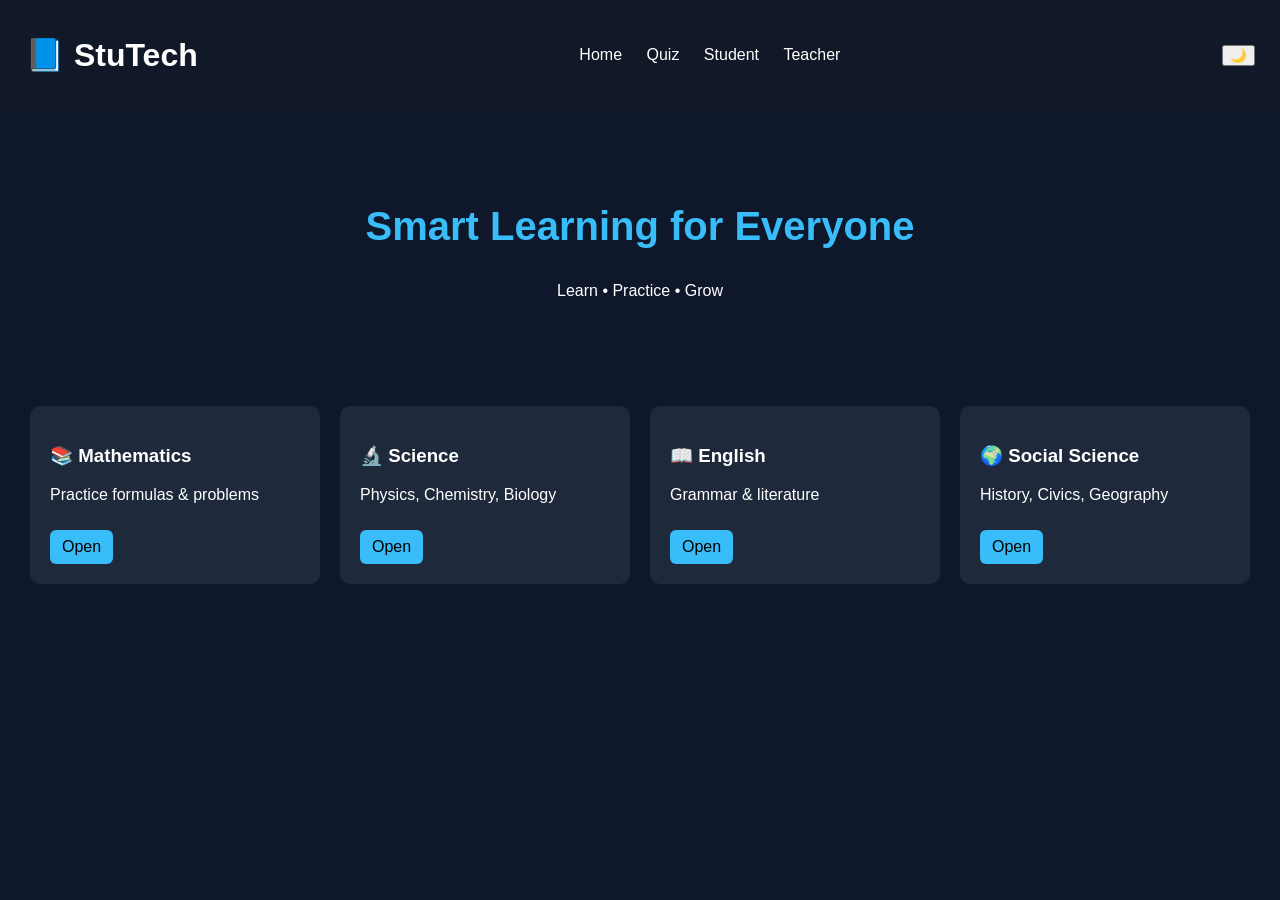
==== index.html @ 64bf4b9a "Add files via upload" ====
<!DOCTYPE html>
<html lang="en">
<head>
<meta charset="UTF-8">
<meta name="viewport" content="width=device-width, initial-scale=1.0">
<title>StuTech - Smart Learning Platform</title>
<link rel="stylesheet" href="style.css">
</head>

<body>

<header>
<h1>📘 StuTech</h1>

<nav>
<a href="index.html">Home</a>
<a href="quiz.html">Quiz</a>
<a href="student.html">Student</a>
<a href="teacher.html">Teacher</a>
</nav>

<button onclick="toggleTheme()">🌙</button>
</header>

<section class="hero">
<h2>Smart Learning for Everyone</h2>
<p>Learn • Practice • Grow</p>
</section>

<section class="cards">

<div class="card">
<h3>📚 Mathematics</h3>
<p>Practice formulas & problems</p>
<a href="maths.html">Open</a>
</div>

<div class="card">
<h3>🔬 Science</h3>
<p>Physics, Chemistry, Biology</p>
<a href="science.html">Open</a>
</div>

<div class="card">
<h3>📖 English</h3>
<p>Grammar & literature</p>
<a href="english.html">Open</a>
</div>

<div class="card">
<h3>🌍 Social Science</h3>
<p>History, Civics, Geography</p>
<a href="sst.html">Open</a>
</div>

</section>

<script src="script.js"></script>
</body>
</html>
---- style.css ----
body{
margin:0;
font-family:Arial;
background:#0f172a;
color:white;
transition:0.3s;
}

header{
display:flex;
justify-content:space-between;
align-items:center;
padding:15px 25px;
background:#111827;
position:sticky;
top:0;
}

nav a{
color:white;
margin:0 10px;
text-decoration:none;
}

.hero{
text-align:center;
padding:60px 20px;
}

.hero h2{
font-size:2.5rem;
color:#38bdf8;
}

.cards{
display:grid;
grid-template-columns:repeat(auto-fit,minmax(200px,1fr));
gap:20px;
padding:30px;
}

.card{
background:#1e293b;
padding:20px;
border-radius:10px;
transition:0.3s;
}

.card:hover{
transform:scale(1.05);
}

.card a{
display:inline-block;
margin-top:10px;
background:#38bdf8;
color:black;
padding:8px 12px;
text-decoration:none;
border-radius:6px;
}

/* LIGHT MODE */
.light{
background:white;
color:black;
}

.light header{
background:#e5e7eb;
}

.light .card{
background:#f3f4f6;
}
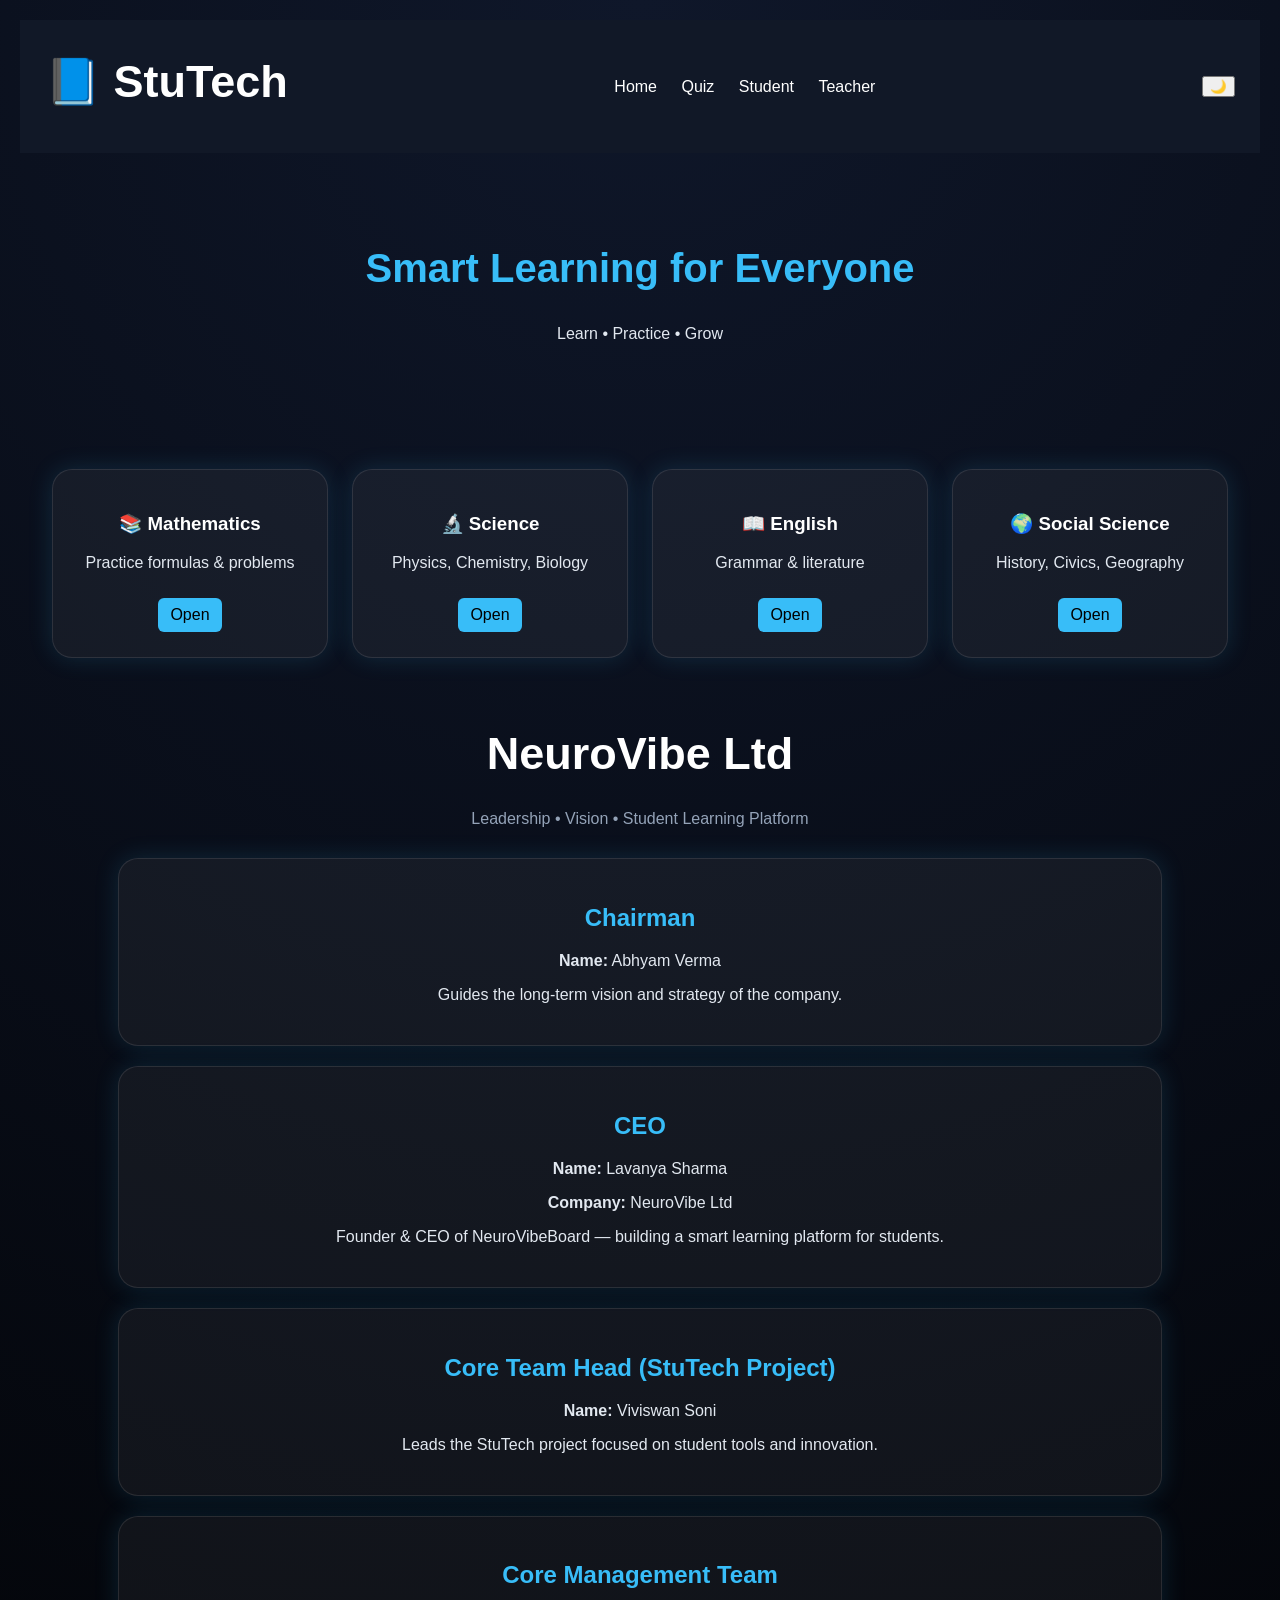
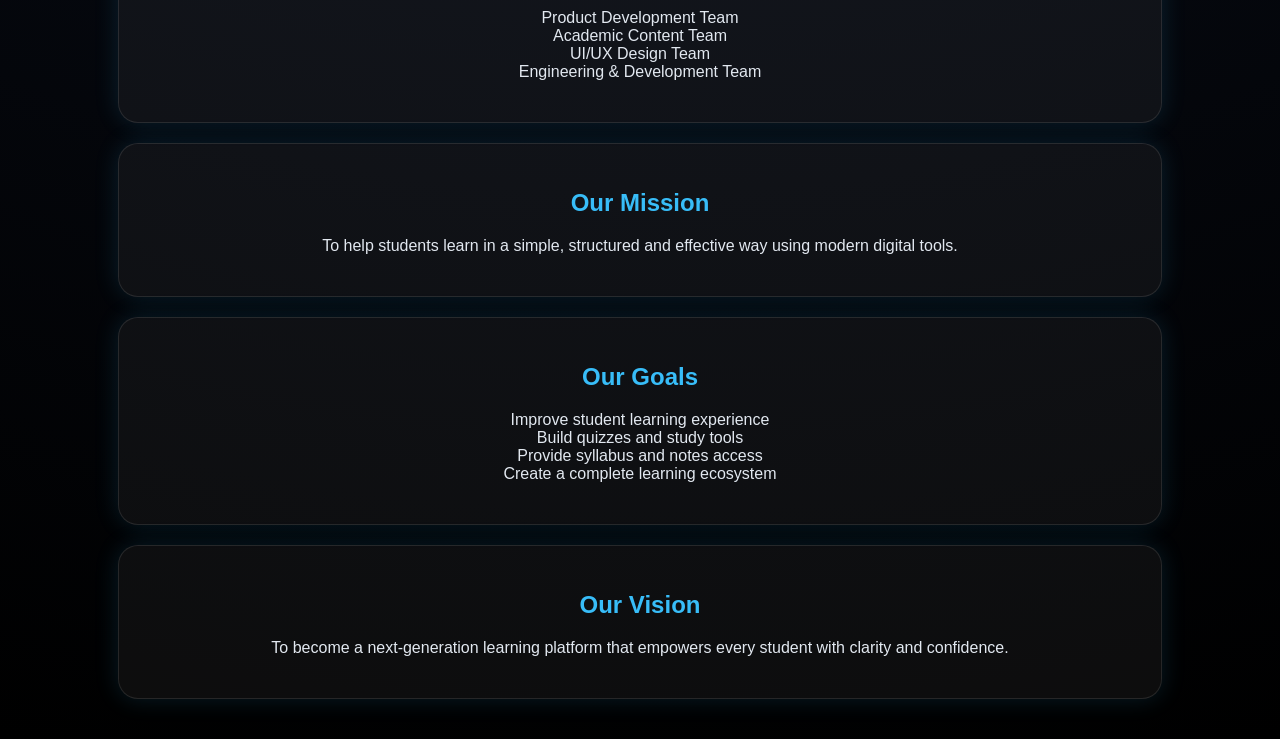
==== commit 6cac3de3: "Refactor index.html for NeuroVibe Ltd management Updated the HTML structure and added styling for Ne" ====
--- a/index.html
+++ b/index.html
@@ -57,4 +57,131 @@
 
 <script src="script.js"></script>
 </body>
-</html>+</html>
+<!DOCTYPE html>
+<html lang="en">
+<head>
+<meta charset="UTF-8">
+<meta name="viewport" content="width=device-width, initial-scale=1.0">
+<title>NeuroVibe Ltd | Management</title>
+
+<style>
+body {
+  margin: 0;
+  font-family: Arial;
+  background: radial-gradient(circle at top, #0f172a, #000);
+  color: white;
+  text-align: center;
+  padding: 20px;
+}
+
+h1 {
+  font-size: 45px;
+  margin-top: 20px;
+}
+
+.sub {
+  color: #94a3b8;
+  margin-bottom: 30px;
+}
+
+.card {
+  background: rgba(255,255,255,0.05);
+  border: 1px solid rgba(255,255,255,0.1);
+  border-radius: 20px;
+  padding: 25px;
+  margin: 20px auto;
+  width: 80%;
+  box-shadow: 0 0 25px rgba(56,189,248,0.15);
+  transition: 0.3s;
+}
+
+.card:hover {
+  transform: scale(1.02);
+  box-shadow: 0 0 50px rgba(56,189,248,0.3);
+}
+
+h2 {
+  color: #38bdf8;
+}
+
+p, li {
+  color: #e2e8f0;
+  font-size: 16px;
+}
+
+ul {
+  list-style: none;
+  padding: 0;
+}
+</style>
+
+</head>
+
+<body>
+
+<h1>NeuroVibe Ltd</h1>
+<p class="sub">Leadership • Vision • Student Learning Platform</p>
+
+<!-- CHAIRMAN -->
+<div class="card">
+  <h2>Chairman</h2>
+  <p><b>Name:</b> Abhyam Verma</p>
+  <p>Guides the long-term vision and strategy of the company.</p>
+</div>
+
+<!-- CEO -->
+<div class="card">
+  <h2>CEO</h2>
+  <p><b>Name:</b> Lavanya Sharma</p>
+  <p><b>Company:</b> NeuroVibe Ltd</p>
+  <p>Founder & CEO of NeuroVibeBoard — building a smart learning platform for students.</p>
+</div>
+
+<!-- CORE TEAM HEAD -->
+<div class="card">
+  <h2>Core Team Head (StuTech Project)</h2>
+  <p><b>Name:</b> Viviswan Soni</p>
+  <p>Leads the StuTech project focused on student tools and innovation.</p>
+</div>
+
+<!-- CORE MANAGEMENT -->
+<div class="card">
+  <h2>Core Management Team</h2>
+  <ul>
+    <li>Product Development Team</li>
+    <li>Academic Content Team</li>
+    <li>UI/UX Design Team</li>
+    <li>Engineering & Development Team</li>
+  </ul>
+</div>
+
+<!-- MISSION -->
+<div class="card">
+  <h2>Our Mission</h2>
+  <p>
+    To help students learn in a simple, structured and effective way using modern digital tools.
+  </p>
+</div>
+
+<!-- GOALS -->
+<div class="card">
+  <h2>Our Goals</h2>
+  <ul>
+    <li>Improve student learning experience</li>
+    <li>Build quizzes and study tools</li>
+    <li>Provide syllabus and notes access</li>
+    <li>Create a complete learning ecosystem</li>
+  </ul>
+</div>
+
+<!-- VISION -->
+<div class="card">
+  <h2>Our Vision</h2>
+  <p>
+    To become a next-generation learning platform that empowers every student with clarity and confidence.
+  </p>
+</div>
+
+</body>
+</html>
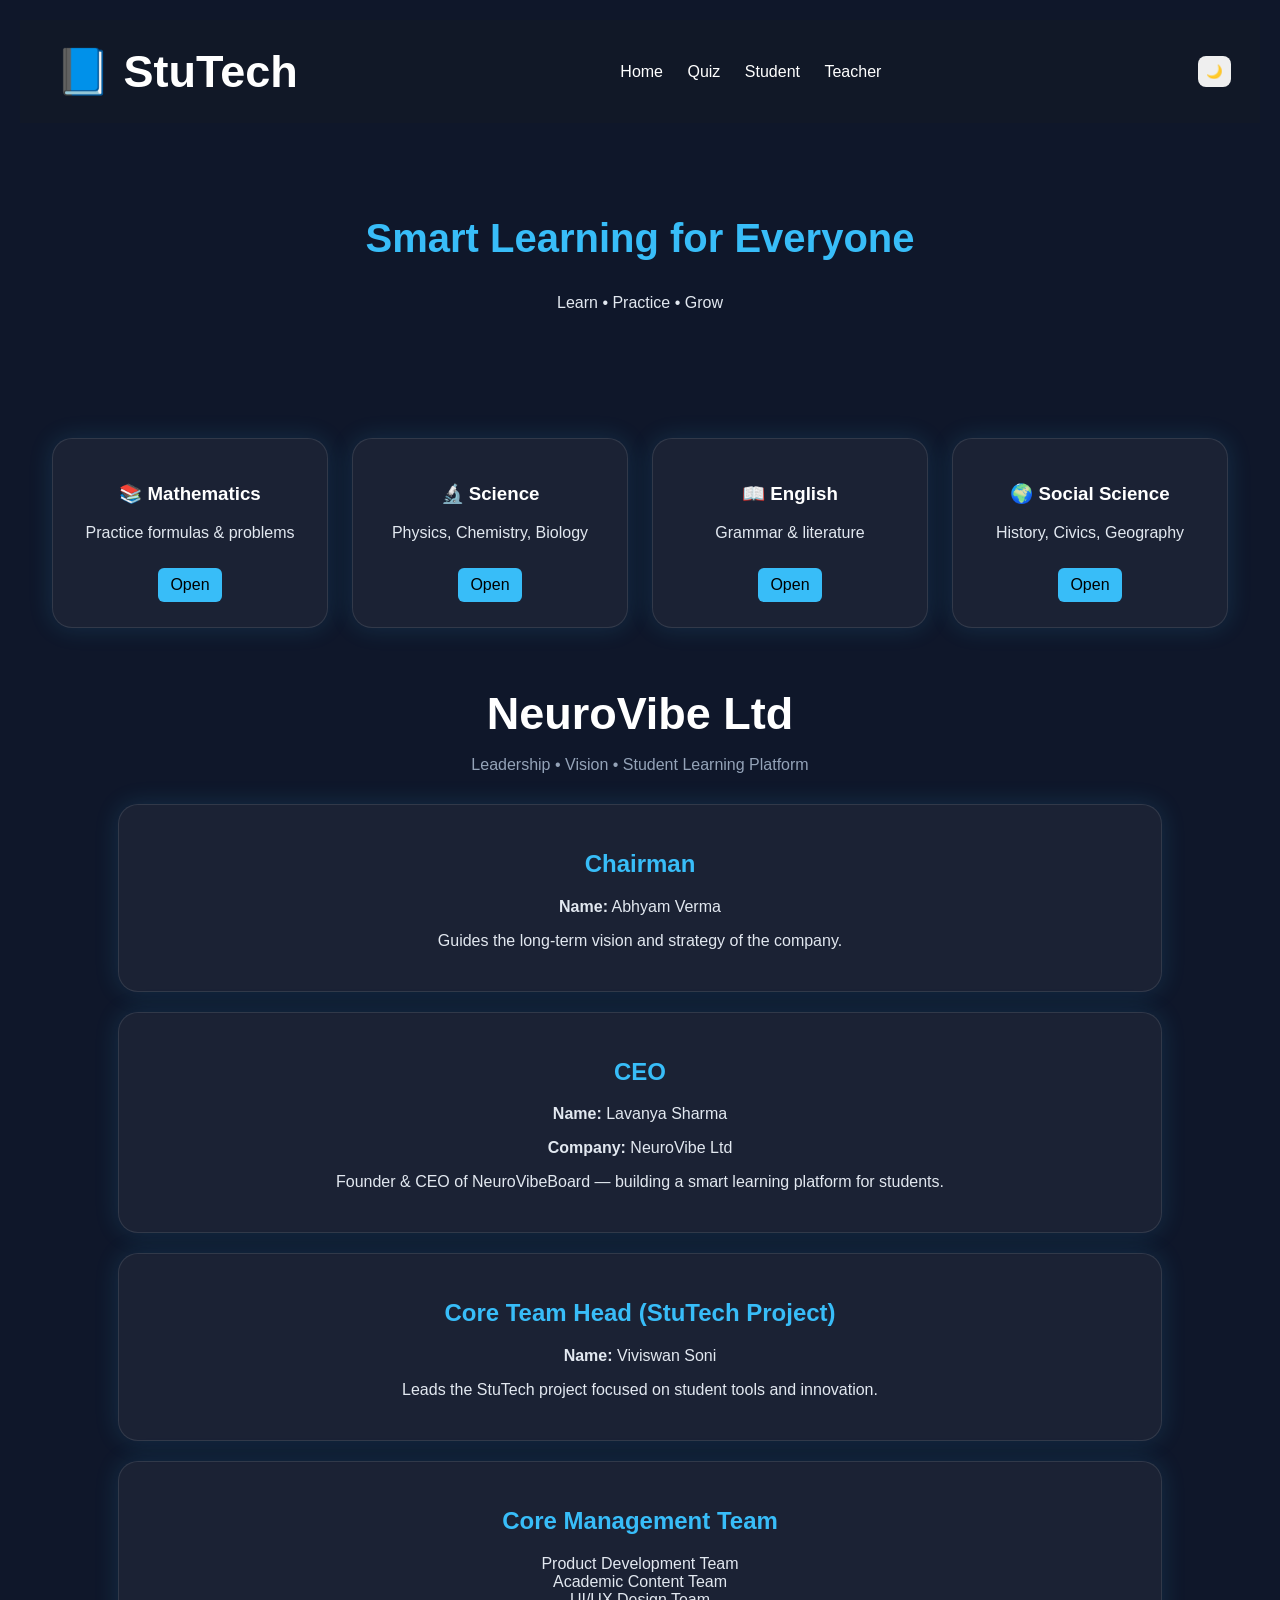
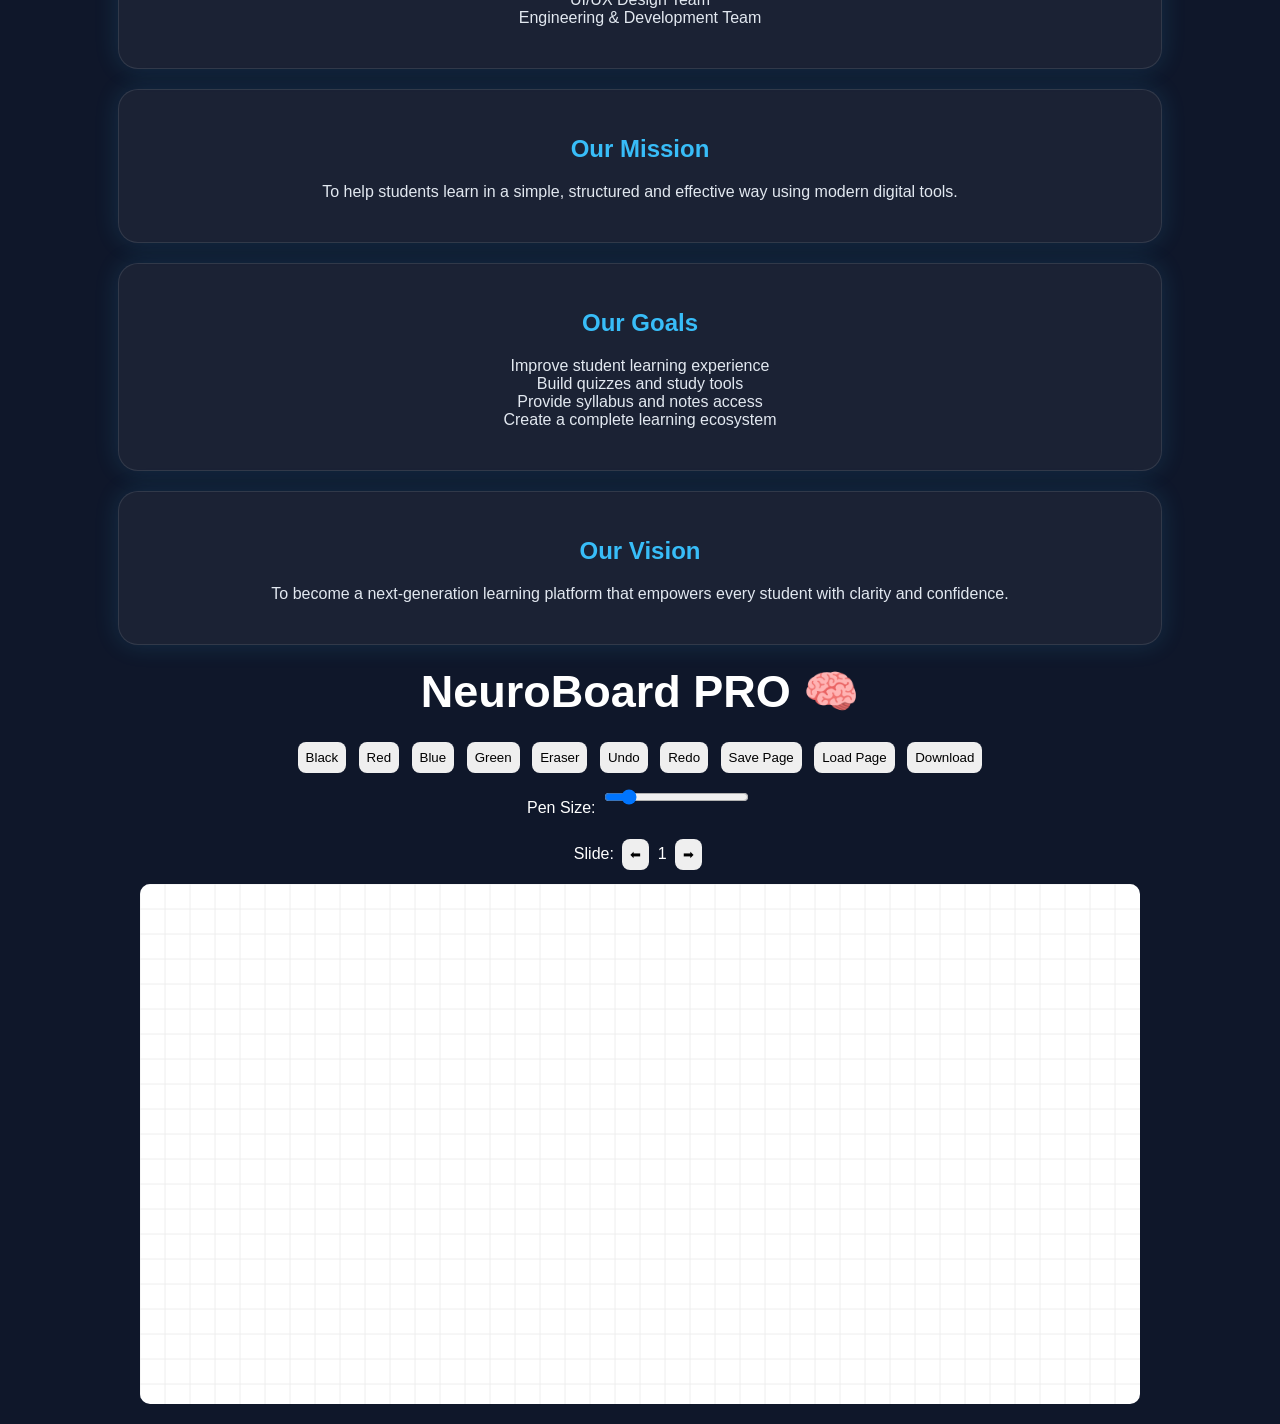
==== commit c13f38b9: "Refactor index.html for NeuroBoard and StuTech" ====
--- a/index.html
+++ b/index.html
@@ -185,3 +185,232 @@
 
 </body>
 </html>
+<!DOCTYPE html>
+<html>
+<head>
+<title>NeuroBoard Pro+</title>
+
+<style>
+body {
+  margin: 0;
+  font-family: Arial;
+  background: #0f172a;
+  color: white;
+  text-align: center;
+}
+
+h1 { margin: 10px; }
+
+.controls {
+  padding: 10px;
+}
+
+canvas {
+  background: white;
+  display: block;
+  margin: auto;
+  border-radius: 10px;
+  touch-action: none;
+}
+
+button, input {
+  margin: 4px;
+  padding: 8px;
+  border-radius: 8px;
+  border: none;
+}
+</style>
+</head>
+
+<body>
+
+<h1>NeuroBoard PRO 🧠</h1>
+
+<div class="controls">
+
+  <button onclick="setColor('black')">Black</button>
+  <button onclick="setColor('red')">Red</button>
+  <button onclick="setColor('blue')">Blue</button>
+  <button onclick="setColor('green')">Green</button>
+
+  <button onclick="setEraser()">Eraser</button>
+
+  <button onclick="undo()">Undo</button>
+  <button onclick="redo()">Redo</button>
+
+  <button onclick="savePage()">Save Page</button>
+  <button onclick="loadPage()">Load Page</button>
+
+  <button onclick="download()">Download</button>
+
+  <br>
+
+  Pen Size:
+  <input type="range" min="1" max="25" value="3" onchange="setSize(this.value)">
+
+  <br><br>
+
+  Slide:
+  <button onclick="prevPage()">⬅</button>
+  <span id="pageNum">1</span>
+  <button onclick="nextPage()">➡</button>
+
+</div>
+
+<canvas id="board" width="1000" height="520"></canvas>
+
+<script>
+let canvas = document.getElementById("board");
+let ctx = canvas.getContext("2d");
+
+let drawing = false;
+let color = "black";
+let size = 3;
+
+let strokes = [];
+let redoStack = [];
+
+let pages = {}; // multi-page storage
+let currentPage = 1;
+
+function getPageData() {
+  return pages[currentPage] || [];
+}
+
+function setPageData(data) {
+  pages[currentPage] = data;
+}
+
+function drawGrid() {
+  ctx.clearRect(0,0,canvas.width,canvas.height);
+  ctx.strokeStyle = "#eee";
+
+  for(let x=0;x<canvas.width;x+=25){
+    ctx.beginPath();
+    ctx.moveTo(x,0);
+    ctx.lineTo(x,canvas.height);
+    ctx.stroke();
+  }
+
+  for(let y=0;y<canvas.height;y+=25){
+    ctx.beginPath();
+    ctx.moveTo(0,y);
+    ctx.lineTo(canvas.width,y);
+    ctx.stroke();
+  }
+}
+
+function redraw() {
+  drawGrid();
+
+  let data = getPageData();
+
+  for(let s of data){
+    ctx.strokeStyle = s.color;
+    ctx.lineWidth = s.size;
+
+    ctx.beginPath();
+    s.points.forEach((p,i)=>{
+      if(i===0) ctx.moveTo(p.x,p.y);
+      else ctx.lineTo(p.x,p.y);
+    });
+    ctx.stroke();
+  }
+}
+
+canvas.addEventListener("pointerdown",(e)=>{
+  drawing = true;
+  redoStack = [];
+
+  let stroke = {color,size,points:[]};
+  getPageData().push(stroke);
+
+  draw(e);
+});
+
+canvas.addEventListener("pointerup",()=>drawing=false);
+canvas.addEventListener("pointermove",draw);
+
+function draw(e){
+  if(!drawing) return;
+
+  let rect = canvas.getBoundingClientRect();
+  let x = e.clientX - rect.left;
+  let y = e.clientY - rect.top;
+
+  let page = getPageData();
+  let stroke = page[page.length-1];
+
+  stroke.points.push({x,y});
+  redraw();
+}
+
+/* TOOLS */
+function setColor(c){ color=c; }
+function setSize(s){ size=s; }
+
+function setEraser(){
+  color="white";
+  size=20;
+}
+
+function undo(){
+  let page = getPageData();
+  if(page.length>0){
+    redoStack.push(page.pop());
+    redraw();
+  }
+}
+
+function redo(){
+  let page = getPageData();
+  if(redoStack.length>0){
+    page.push(redoStack.pop());
+    redraw();
+  }
+}
+
+/* SAVE / LOAD */
+function savePage(){
+  localStorage.setItem("neuroboard_"+currentPage,
+    JSON.stringify(getPageData()));
+  alert("Page saved!");
+}
+
+function loadPage(){
+  let data = localStorage.getItem("neuroboard_"+currentPage);
+  if(data){
+    pages[currentPage]=JSON.parse(data);
+    redraw();
+  }
+}
+
+/* MULTI PAGE */
+function nextPage(){
+  currentPage++;
+  document.getElementById("pageNum").innerText=currentPage;
+  redraw();
+}
+
+function prevPage(){
+  if(currentPage>1){
+    currentPage--;
+    document.getElementById("pageNum").innerText=currentPage;
+    redraw();
+  }
+}
+
+/* DOWNLOAD */
+function download(){
+  let a=document.createElement("a");
+  a.download="neuroboard.png";
+  a.href=canvas.toDataURL();
+  a.click();
+}
+
+/* INIT */
+redraw();
+</script>
+
+</body>
+</html>
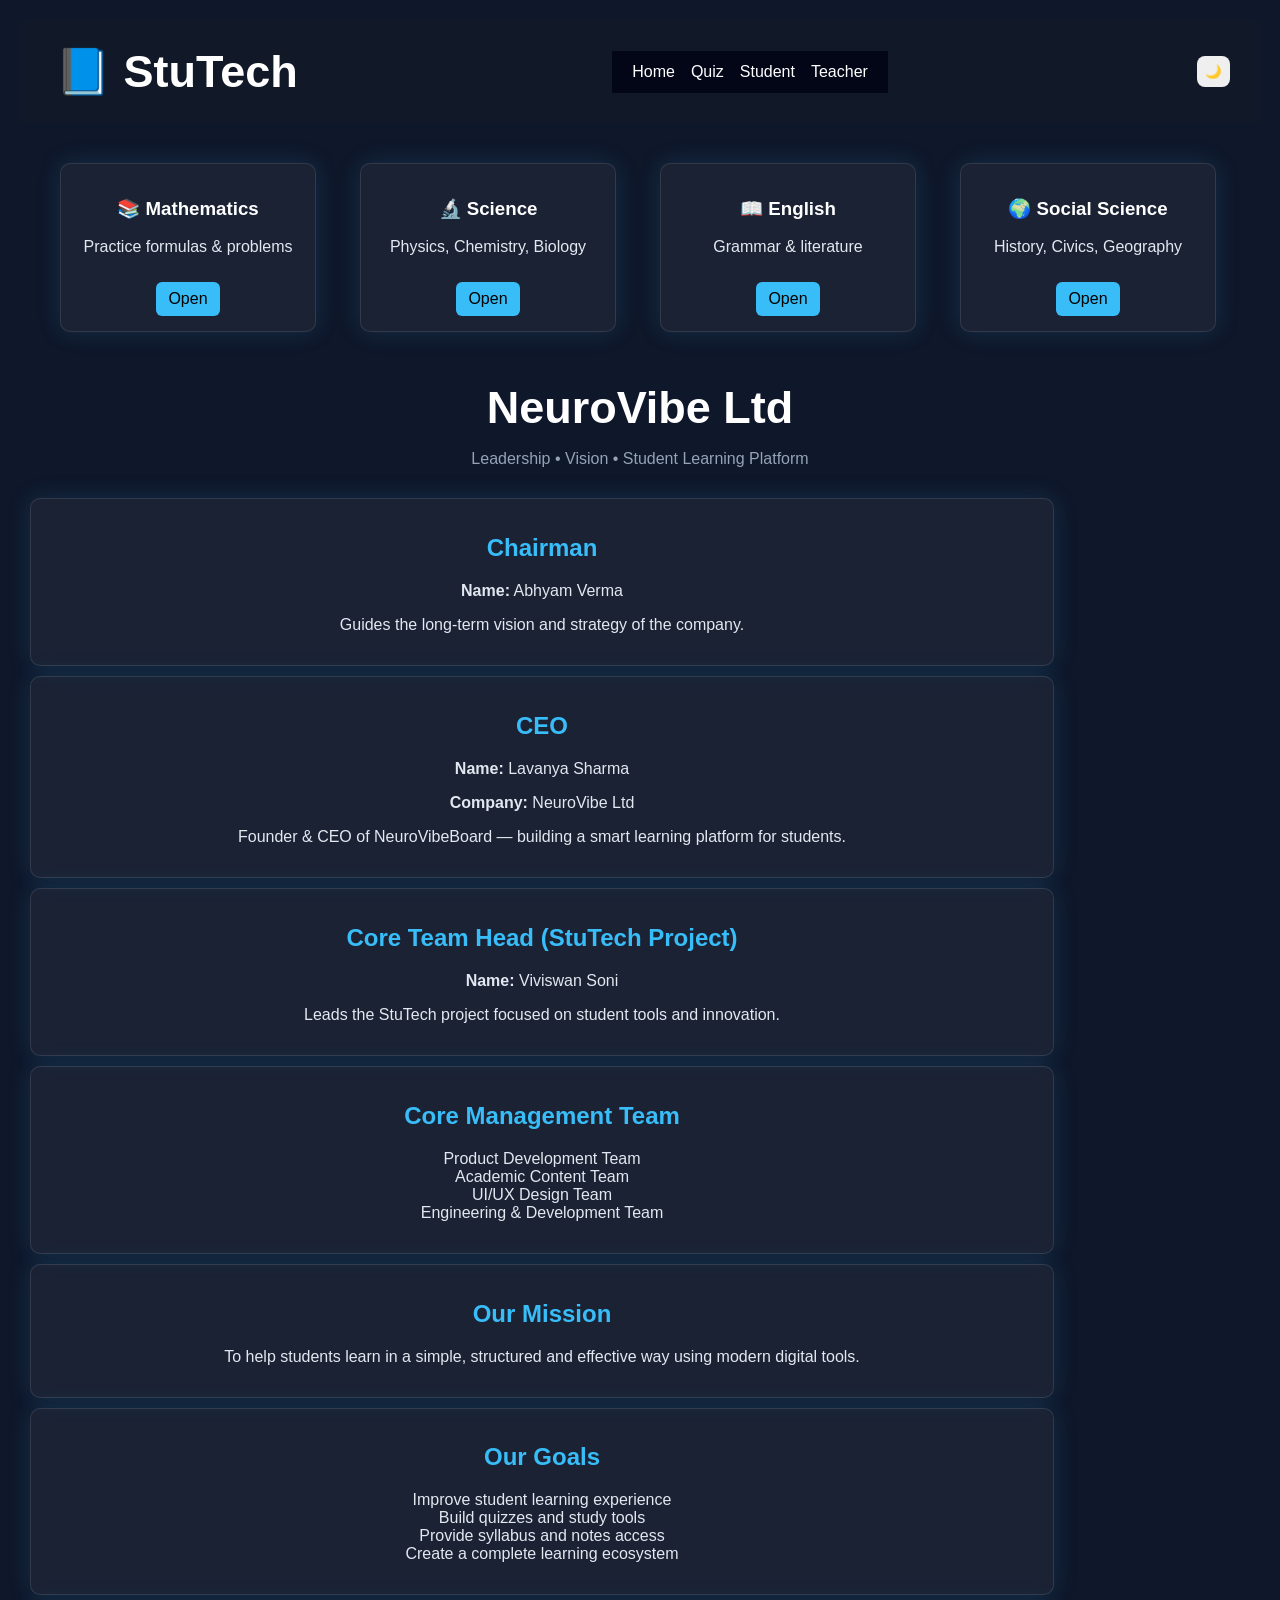
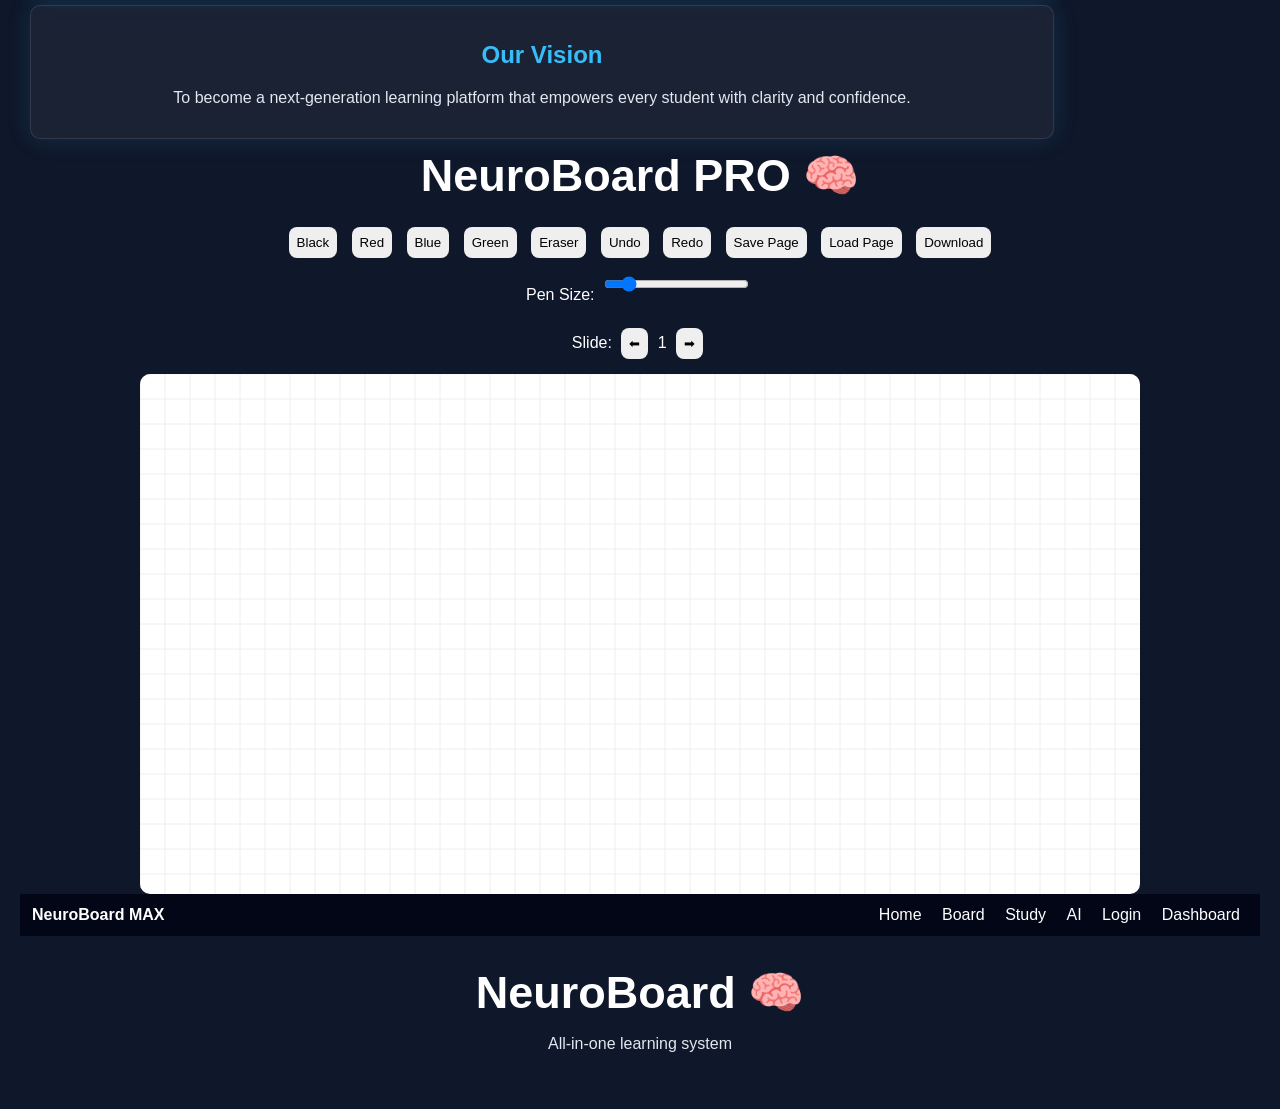
==== commit 53a718fd: "Refactor index.html for improved structure and content" ====
--- a/index.html
+++ b/index.html
@@ -414,3 +414,263 @@
 
 </body>
 </html>
+<!DOCTYPE html>
+<html>
+<head>
+<title>NeuroBoard MAX</title>
+
+<style>
+body{
+  margin:0;
+  font-family:Arial;
+  background:#0f172a;
+  color:white;
+}
+
+nav{
+  display:flex;
+  justify-content:space-between;
+  padding:12px;
+  background:#020617;
+  position:sticky;
+  top:0;
+}
+
+nav a{
+  color:white;
+  margin:0 8px;
+  cursor:pointer;
+}
+
+section{
+  display:none;
+  padding:20px;
+}
+
+.active{display:block;}
+
+.card{
+  background:rgba(255,255,255,0.05);
+  padding:15px;
+  margin:10px;
+  border-radius:10px;
+}
+
+/* whiteboard */
+canvas{
+  background:white;
+  display:block;
+  margin:auto;
+  border-radius:10px;
+  touch-action:none;
+}
+
+button,input{
+  margin:5px;
+  padding:8px;
+  border-radius:8px;
+  border:none;
+}
+</style>
+</head>
+
+<body>
+
+<nav>
+  <div><b>NeuroBoard MAX</b></div>
+  <div>
+    <a onclick="show('home')">Home</a>
+    <a onclick="show('board')">Board</a>
+    <a onclick="show('study')">Study</a>
+    <a onclick="show('bot')">AI</a>
+    <a onclick="show('login')">Login</a>
+    <a onclick="show('dash')">Dashboard</a>
+  </div>
+</nav>
+
+<!-- HOME -->
+<section id="home" class="active">
+  <h1>NeuroBoard 🧠</h1>
+  <p>All-in-one learning system</p>
+</section>
+
+<!-- STUDY -->
+<section id="study">
+
+<h2>Study Materials 📚</h2>
+
+<input onkeyup="search()" id="search" placeholder="Search notes...">
+
+<div id="list">
+  <div class="card"><a href="maths.pdf" target="_blank">Maths Notes</a></div>
+  <div class="card"><a href="science.pdf" target="_blank">Science Notes</a></div>
+  <div class="card"><a href="english.pdf" target="_blank">English Notes</a></div>
+</div>
+
+</section>
+
+<!-- WHITEBOARD -->
+<section id="board">
+
+<h2>Whiteboard 🧠</h2>
+
+<button onclick="setColor('black')">Black</button>
+<button onclick="setColor('red')">Red</button>
+<button onclick="setColor('blue')">Blue</button>
+<button onclick="setEraser()">Eraser</button>
+<button onclick="undo()">Undo</button>
+<button onclick="redo()">Redo</button>
+<button onclick="clearBoard()">Clear</button>
+<button onclick="saveBoard()">Download</button>
+
+<br>
+Size:
+<input type="range" min="1" max="20" value="3" onchange="size=this.value">
+
+<canvas id="c" width="900" height="450"></canvas>
+
+</section>
+
+<!-- AI BOT -->
+<section id="bot">
+
+<h2>Neuro AI 🤖</h2>
+
+<input id="msg" placeholder="Ask anything">
+<button onclick="ask()">Ask</button>
+
+<p id="reply"></p>
+
+</section>
+
+<!-- LOGIN -->
+<section id="login">
+
+<h2>Login 🔐</h2>
+
+<input id="user" placeholder="Username"><br>
+<input id="pass" type="password" placeholder="Password"><br>
+<button onclick="login()">Login</button>
+
+</section>
+
+<!-- DASHBOARD -->
+<section id="dash">
+<h2>Dashboard 📊</h2>
+<p id="welcome"></p>
+</section>
+
+<script>
+
+/* NAV */
+function show(id){
+  document.querySelectorAll("section").forEach(s=>s.classList.remove("active"));
+  document.getElementById(id).classList.add("active");
+}
+
+/* SEARCH */
+function search(){
+  let q=document.getElementById("search").value.toLowerCase();
+  document.querySelectorAll("#list .card").forEach(c=>{
+    c.style.display=c.innerText.toLowerCase().includes(q)?"block":"none";
+  });
+}
+
+/* LOGIN */
+function login(){
+  let u=document.getElementById("user").value;
+  if(!u)return alert("Enter username");
+  localStorage.setItem("user",u);
+  alert("Welcome "+u);
+}
+
+/* DASH */
+function updateDash(){
+  let u=localStorage.getItem("user");
+  document.getElementById("welcome").innerText="Welcome "+u;
+}
+updateDash();
+
+/* BOT */
+function ask(){
+  let q=document.getElementById("msg").value.toLowerCase();
+  let r="I am learning...";
+
+  if(q.includes("math")) r="Open Maths PDF 📘";
+  else if(q.includes("science")) r="Open Science PDF 🔬";
+  else if(q.includes("hello")) r="Hello 👋 Student";
+
+  document.getElementById("reply").innerText=r;
+}
+
+/* WHITEBOARD */
+let c=document.getElementById("c");
+let ctx=c.getContext("2d");
+
+let draw=false;
+let color="black";
+let size=3;
+
+let strokes=[];
+let redoStack=[];
+
+c.addEventListener("pointerdown",e=>{
+  draw=true;
+  strokes.push([]);
+});
+
+c.addEventListener("pointerup",()=>draw=false);
+
+c.addEventListener("pointermove",e=>{
+  if(!draw)return;
+
+  let r=c.getBoundingClientRect();
+  let x=e.clientX-r.left;
+  let y=e.clientY-r.top;
+
+  let stroke=strokes[strokes.length-1];
+  stroke.push({x,y,color,size});
+
+  redraw();
+});
+
+function redraw(){
+  ctx.clearRect(0,0,c.width,c.height);
+
+  strokes.forEach(s=>{
+    ctx.beginPath();
+    for(let i=0;i<s.length;i++){
+      ctx.strokeStyle=s[i].color;
+      ctx.lineWidth=s[i].size;
+      if(i==0) ctx.moveTo(s[i].x,s[i].y);
+      else ctx.lineTo(s[i].x,s[i].y);
+    }
+    ctx.stroke();
+  });
+}
+
+function setColor(c1){color=c1;}
+function setEraser(){color="white";}
+function clearBoard(){strokes=[];redraw();}
+
+function undo(){
+  redoStack.push(strokes.pop());
+  redraw();
+}
+
+function redo(){
+  if(redoStack.length>0)strokes.push(redoStack.pop());
+  redraw();
+}
+
+function saveBoard(){
+  let a=document.createElement("a");
+  a.download="neuroboard.png";
+  a.href=c.toDataURL();
+  a.click();
+}
+
+</script>
+
+</body>
+</html>
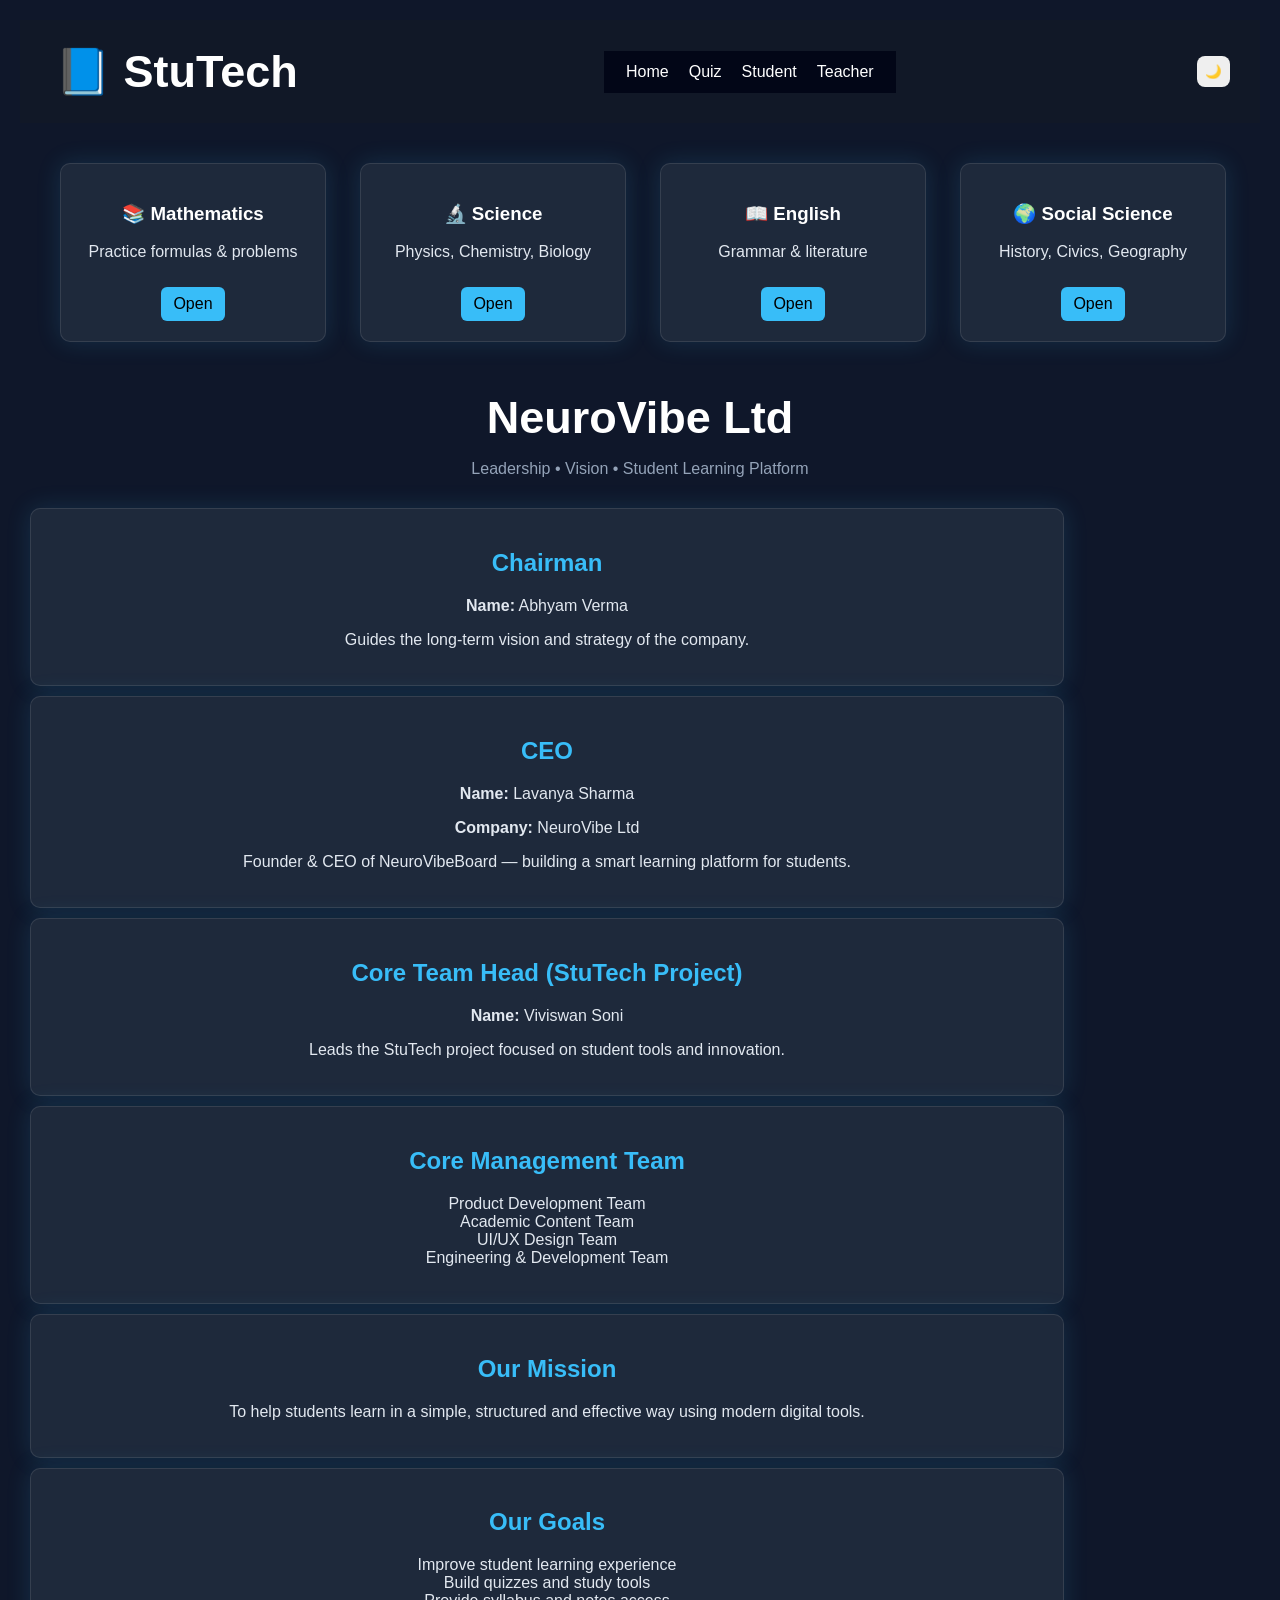
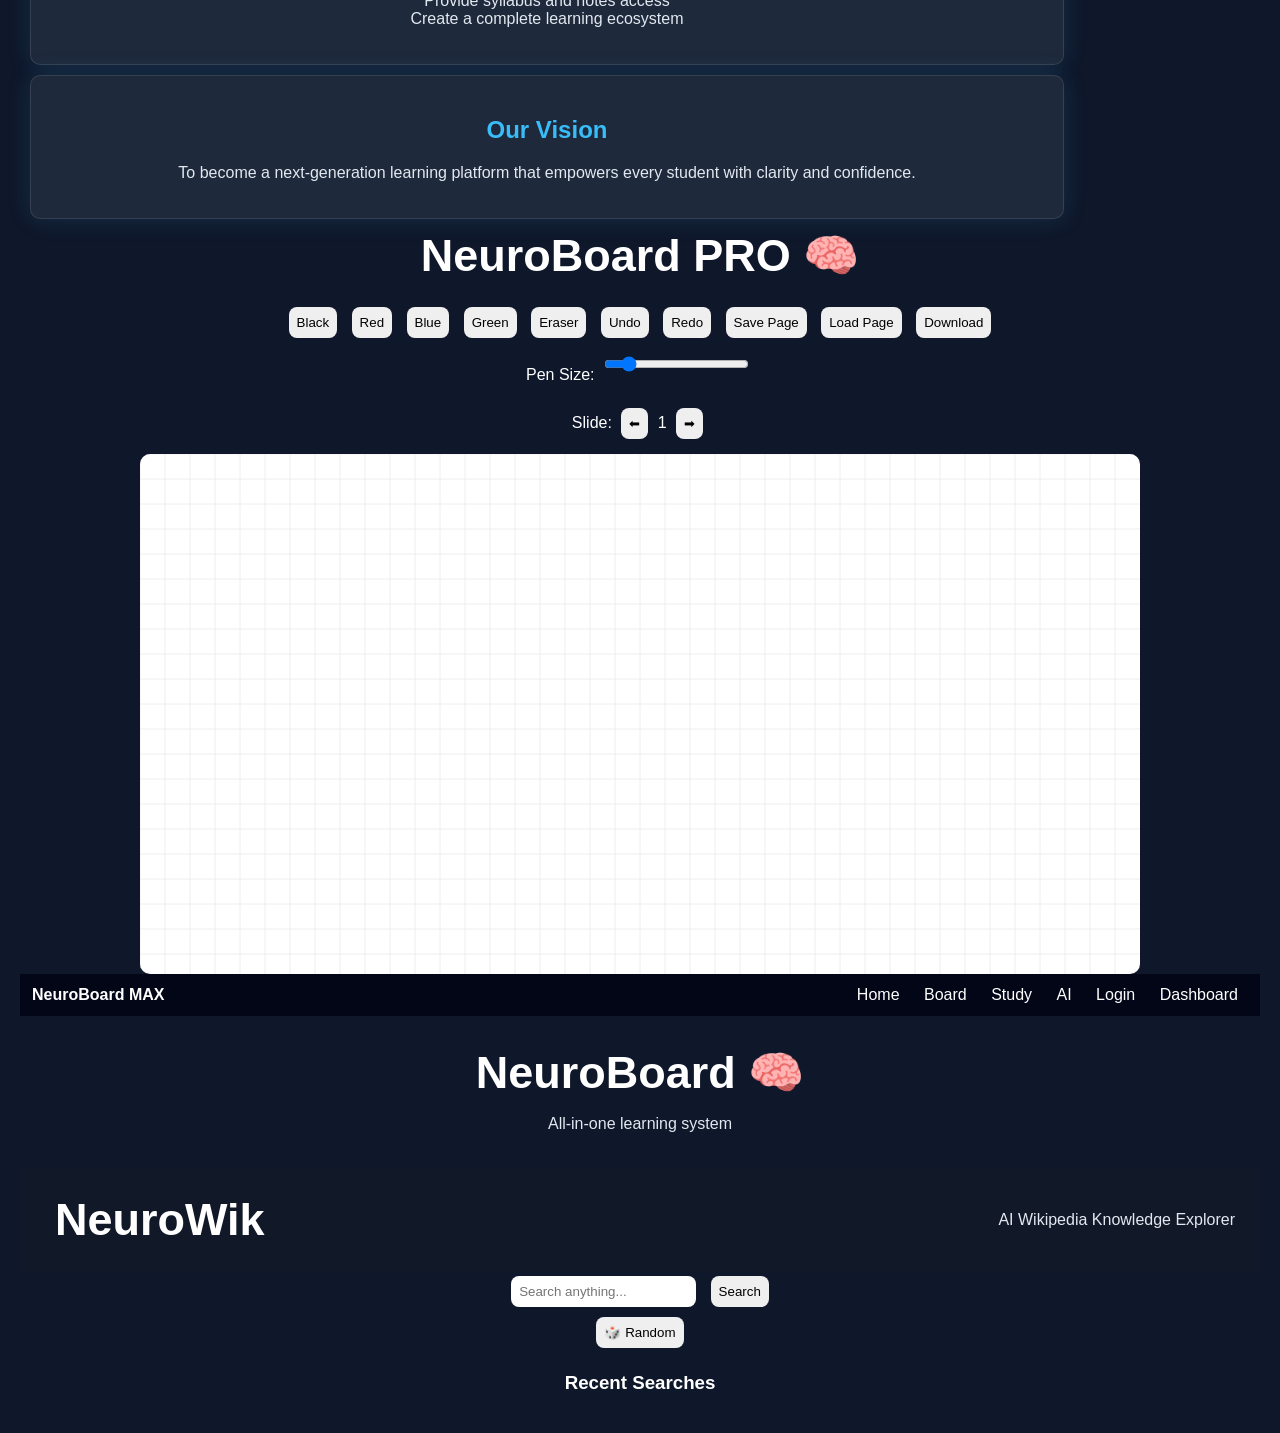
==== commit ed3e9721: "Refactor index.html structure and styles" ====
--- a/index.html
+++ b/index.html
@@ -674,3 +674,40 @@
 
 </body>
 </html>
+<!DOCTYPE html>
+<html lang="en">
+<head>
+<meta charset="UTF-8">
+<meta name="viewport" content="width=device-width, initial-scale=1.0">
+<title>NeuroWik</title>
+
+<link rel="stylesheet" href="style.css">
+</head>
+
+<body>
+
+<header>
+    <h1>NeuroWik</h1>
+    <p>AI Wikipedia Knowledge Explorer</p>
+</header>
+
+<div class="search-box">
+    <input id="searchInput" placeholder="Search anything...">
+    <button onclick="searchWiki()">Search</button>
+</div>
+
+<div class="actions">
+    <button onclick="randomArticle()">🎲 Random</button>
+</div>
+
+<div id="result" class="card" style="display:none;"></div>
+
+<div class="history">
+    <h3>Recent Searches</h3>
+    <div id="history"></div>
+</div>
+
+<script src="script.js"></script>
+
+</body>
+</html>
